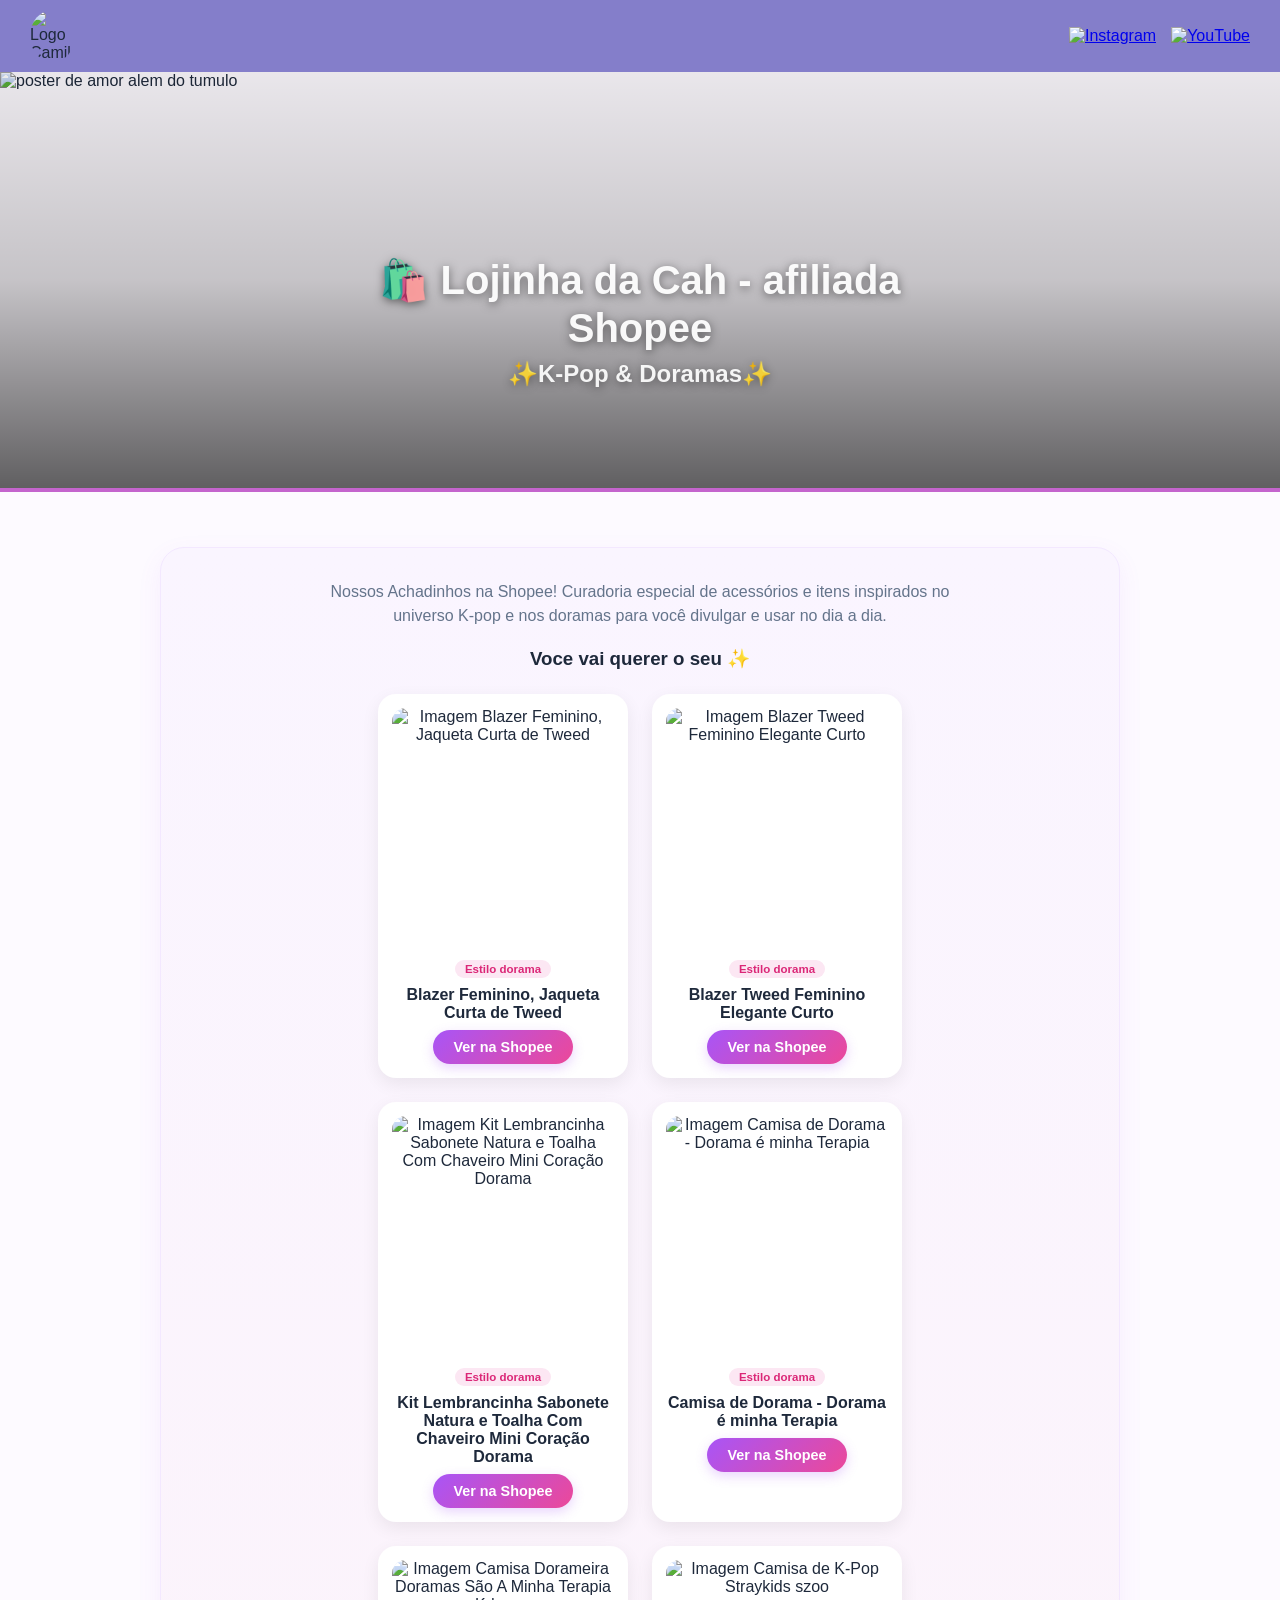
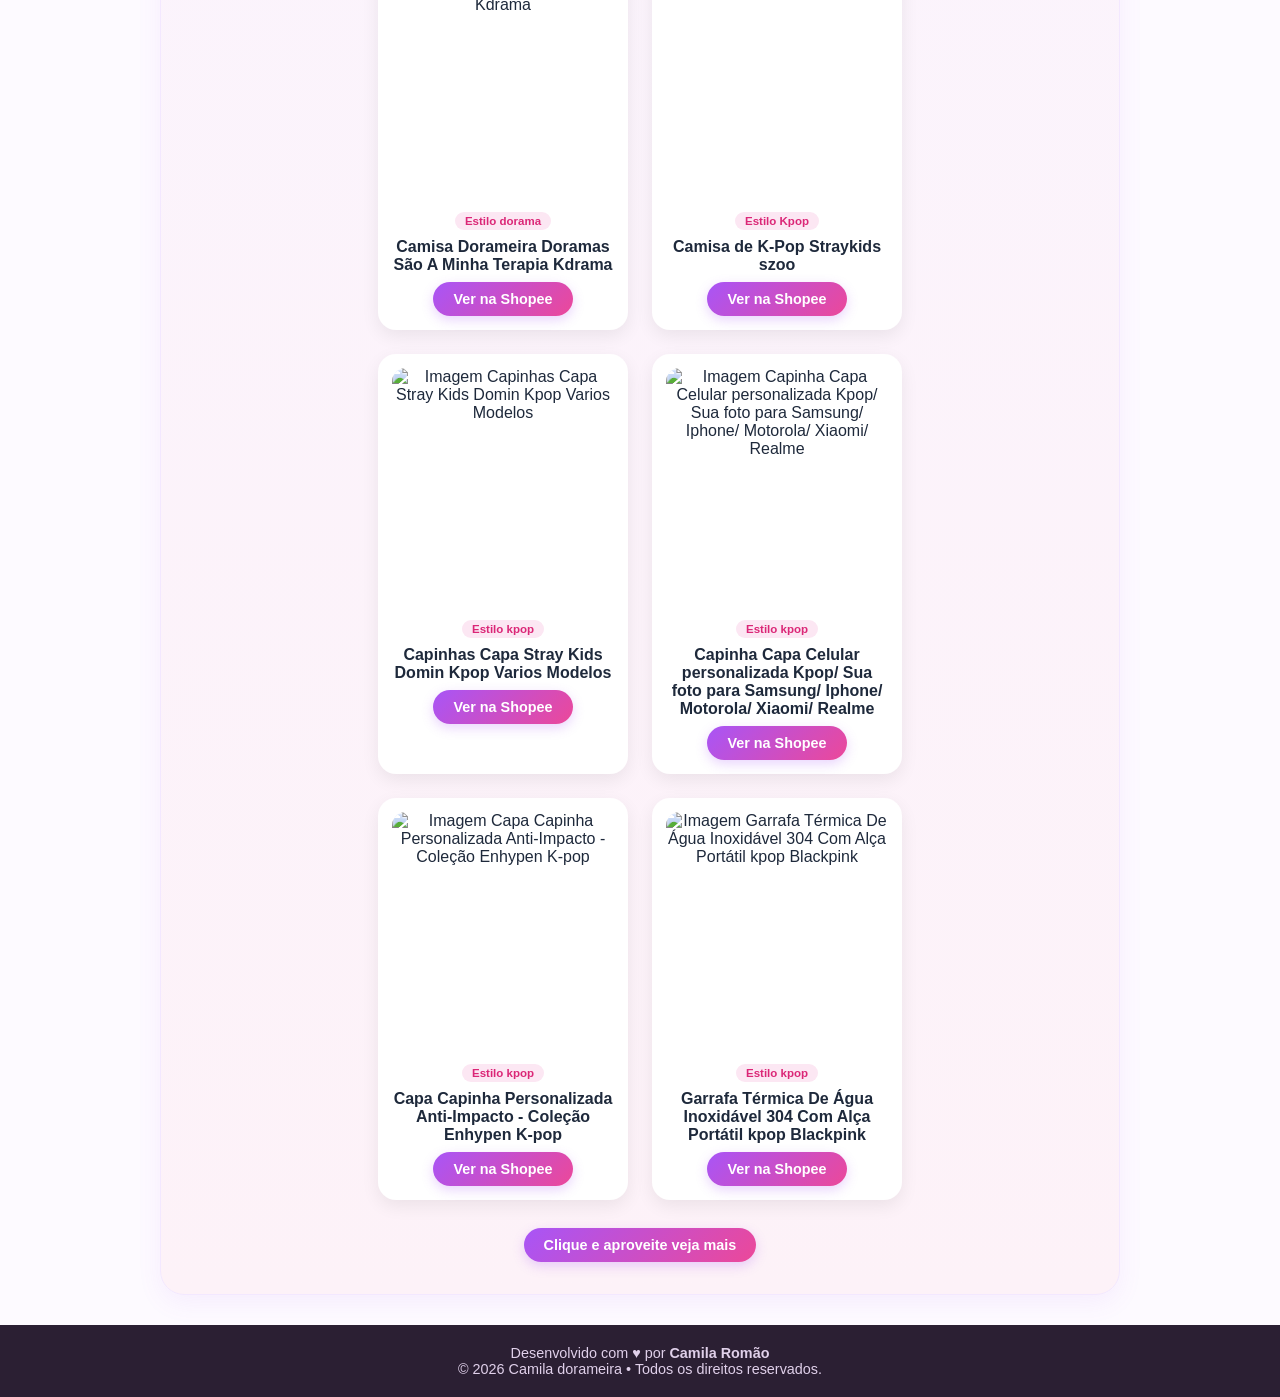
==== lojinha.html @ a568ed01 "Add files via upload" ====
<!DOCTYPE html>
<html lang="pt-BR">
<head>
    <meta charset="UTF-8">
    <meta name="viewport" content="width=device-width, initial-scale=1.0">
    <link rel="stylesheet" href="lojinha.css">
    <title>Lojinha-achadinhos</title>
</head>
<body>

     <!-- CABEÇALHO -->
    <header>
        <img src="assets/Cah-dorameira-logo.png" alt="Logo CamilaFlix" class="logotipo">

        <div class="redes-sociais">
            <a href="https://www.instagram.com/camiladorameiraa/" target="_blank" rel="noopener noreferrer">
                <img src="assets/instagram.png" alt="Instagram">
            </a>
            <a href="https://www.youtube.com/@Camiladorameira" target="_blank" rel="noopener noreferrer">
                <img src="assets/youtube.png" alt="YouTube">
            </a>
        </div>
    </header>

    <div id="sakura-container"></div>

    <!-- BANNER DO TOPO -->
    <section class="banner">
        <div class="conteudo-banner">
            <img src="assets/banner-lojinha.png" alt="poster de amor alem do tumulo">

            <div class="texto-banner">
                <h1>🛍️ Lojinha da Cah - afiliada Shopee 
                   </h1>
                   <h2><strong>✨K-Pop &amp; Doramas✨</strong></h2>
            </div>
        </div>
    </section>

     <!-- LOJINHA / ACHADINHOS KPOP & DORAMAS -->
    <section class="achadinhos">
        <div class="achadinhos-titulo">
            <p>
                Nossos Achadinhos na Shopee! Curadoria especial de acessórios e itens inspirados no universo K-pop e nos doramas para você divulgar e usar no dia a dia.
            </p>

            <div>
                <h3>Voce vai querer o seu ✨</h3>
            </div>

             
            <div class="achadinhos-grid" id="itens">
        
                 <img class="img-produto">

        <div class="item-achadinho-info">
            
        </div>

            </div>

            <a
                class="botao-loja-completa"
                href="https://br.pinterest.com/Camilaachadinhoos/doramas-e-kpop/"
                target="_blank"
                rel="noopener noreferrer"
            >
                Clique e aproveite veja mais
            </a>
        </div>
    </section>

     <!-- RODAPÉ -->
    <footer>
        <p>Desenvolvido com <span class="coracao">♥</span> por <strong>Camila Romão</strong></p>
        <p>&copy; 2026 Camila dorameira • Todos os direitos reservados.</p>
    </footer>

    <script src="lojinha.js" defer></script>
</body>
</html>
---- lojinha.css ----
* {
    margin: 0;
    padding: 0;
    box-sizing: border-box;
    font-family: "Poppins", sans-serif;
}

body {
    background-color: #fdfaff;
    color: #1e293b;
}

/* ============================================== */
/* 2. CABEÇALHO E NAVEGAÇÃO                       */
/* ============================================== */

header {
    display: flex;
    justify-content: space-between;
    align-items: center;
    padding: 10px 30px;
    background-color: rgba(118, 112, 197, 0.897);
    backdrop-filter: blur(5px);
    position: sticky;
    top: 0;
    z-index: 100;
}

nav {
    display: flex;
    justify-content: center;
    padding: 8px;
}

#form-busca {
    display: flex;
    align-items: center;
    gap: 8px;
}

button {
    background-color: rgb(215, 117, 228);
    color: aliceblue;
    border-radius: 5px;
    border: none;
    cursor: pointer;
}

.logotipo {
    width: 45px;
    height: auto;
    border-radius: 50%;
    transition: transform 0.3s ease;
    cursor: pointer;
}

.logotipo:hover {
    transform: scale(1.08);
}

.redes-sociais {
    display: flex;
    gap: 15px;
}

.redes-sociais img {
    width: 28px;
    height: auto;
    transition: transform 0.2s ease;
}

.redes-sociais img:hover {
    transform: scale(1.15);
}

/* ==== EFEITO ANIMAÇÕES DE SAKURA ===== */
#sakura-container {
    position: fixed;
    top: 0;
    left: 0;
    width: 100%;
    height: 100%;
    pointer-events: none;
    z-index: 9999;
    overflow: hidden;
}

.petal {
    position: absolute;
    top: -20px;
    background-color: #ffb7c5;
    border-radius: 15px 0 15px 0;
    opacity: 0.85;
    pointer-events: none;
    animation: fall linear forwards;
}

@keyframes fall {
    0% {
        transform: translateY(0) rotate(0deg) translateX(0);
        opacity: 0.9;
    }
    50% {
        transform: translateY(50vh) rotate(180deg) translateX(40px);
    }
    100% {
        transform: translateY(105vh) rotate(360deg) translateX(-20px);
        opacity: 0.1;
    }
}

/* ============================================== */
/* BANNER DO TOPO                                 */
/* ============================================== */

.banner {
    width: 100%;
    margin: 0;
    padding: 0;
}

.conteudo-banner {
    width: 100%;
    height: clamp(250px, 40vw, 420px);
    overflow: hidden;
    position: relative;
    border-bottom: 4px solid #c464cd;
}

.conteudo-banner img {
    width: 100%;
    height: 100%;
    display: block;
    object-fit: cover;
    object-position: center;
}

.conteudo-banner::after {
    content: "";
    position: absolute;
    inset: 0;
    background: linear-gradient(
        to bottom,
        rgba(0, 0, 0, 0.08),
        rgba(0, 0, 0, 0.22),
        rgba(0, 0, 0, 0.62)
    );
    pointer-events: none;
}

.texto-banner {
    position: absolute;
    left: 50%;
    top: 60%;
    transform: translate(-50%, -50%);
    width: calc(100% - 40px);
    max-width: 650px;
    margin: 0;
    padding: 0;
    text-align: center;
    color: rgba(255, 255, 255, 0.92);
    text-shadow: 0 2px 10px rgba(0, 0, 0, 0.45);
    z-index: 2;
}

.texto-banner h1 {
    margin: 0 0 8px;
    padding: 0;
    color: rgba(255, 255, 255, 0.95);
    font-size: clamp(1.5rem, 5vw, 2.5rem);
    font-weight: 700;
    line-height: 1.2;
    text-align: center;
    white-space: normal;
    text-shadow: 0 2px 10px rgba(0, 0, 0, 0.5);
}

.texto-banner p {
    margin: 0;
    padding: 0;
    color: rgba(255, 255, 255, 0.85);
    font-size: clamp(0.8rem, 2.5vw, 1rem);
    line-height: 1.5;
    text-align: center;
}

/* ==================== SEÇÃO ACHADINHOS / LOJINHA ==================== */

.achadinhos {
    width: 100%;
    margin: 55px 0 30px;
    padding: 0 15px;
}

.achadinhos-titulo {
    max-width: 960px;
    margin: 0 auto;
    display: flex;
    flex-direction: column;
    align-items: center;
    justify-content: center;
    text-align: center;
    padding: 32px 24px;
    background: linear-gradient(180deg, #faf5ff 0%, #fdf2f8 100%);
    border: 1px solid #f3e8ff;
    border-radius: 24px;
    box-shadow: 0 8px 24px rgba(168, 85, 247, 0.08);
}

.selo-lojinha {
    display: inline-block;
    background-color: #ffffff;
    color: #9333ea;
    border: 1px solid #e9d5ff;
    padding: 5px 14px;
    border-radius: 999px;
    font-size: 0.8rem;
    font-weight: 600;
    margin-bottom: 12px;
}

.achadinhos-titulo h2 {
    color: #1e293b;
    margin-bottom: 8px;
    font-size: clamp(1.3rem, 3vw, 1.8rem);
}

.achadinhos-titulo > p {
    color: #64748b;
    max-width: 620px;
    margin-bottom: 20px;
    line-height: 1.5;
}

.achadinhos-grid {
    display: grid;
    grid-template-columns: repeat(2, minmax(0, 250px));
    justify-content: center;
    gap: 24px;
    width: 100%;
    margin-bottom: 28px;
}

.item-achadinho {
    background-color: #ffffff;
    border-radius: 18px;
    padding: 14px;
    box-shadow: 0 6px 18px rgba(0, 0, 0, 0.07);
    display: flex;
    flex-direction: column;
    align-items: center;
    transition: transform 0.3s ease, box-shadow 0.3s ease;
}

.item-achadinho:hover {
    transform: translateY(-5px) scale(1.02);
    box-shadow: 0 10px 25px rgba(168, 85, 247, 0.2);
}

.item-achadinho img {
    width: 100%;
    height: 240px;
    object-fit: cover;
    border-radius: 14px;
    margin-bottom: 12px;
}

.item-achadinho-info {
    display: flex;
    flex-direction: column;
    align-items: center;
    gap: 8px;
}

.badge-item {
    font-size: 0.72rem;
    font-weight: 600;
    color: #db2777;
    background-color: #fce7f3;
    padding: 3px 10px;
    border-radius: 999px;
}

.item-achadinho-info h3 {
    font-size: 1rem;
    color: #1e293b;
}

.item-achadinho-info a,
.botao-loja-completa {
    display: inline-flex;
    align-items: center;
    justify-content: center;
    gap: 6px;
    background: linear-gradient(135deg, #a855f7, #ec4899);
    color: #ffffff;
    font-weight: 600;
    font-size: 0.9rem;
    padding: 9px 20px;
    border-radius: 20px;
    text-decoration: none;
    box-shadow: 0 4px 12px rgba(168, 85, 247, 0.25);
    transition: transform 0.3s ease, box-shadow 0.3s ease;
}

.item-achadinho-info a:hover,
.botao-loja-completa:hover {
    transform: translateY(-2px) scale(1.05);
    box-shadow: 0 6px 18px rgba(168, 85, 247, 0.4);
}

/* =========================================================
   TABLET & CELULAR
========================================================= */

@media (max-width: 768px) {
    header {
        padding: 8px 15px;
    }

    .logotipo {
        width: 40px;
    }

    .redes-sociais {
        gap: 8px;
    }

    .redes-sociais img {
        width: 24px;
    }

    .conteudo-banner {
        height: 240px;
    }

    .texto-banner {
        top: 62%;
        width: calc(100% - 30px);
    }

    .texto-banner h1 {
        font-size: 1.45rem;
    }

    .texto-banner p {
        font-size: 0.75rem;
    }

    .achadinhos-grid {
        grid-template-columns: repeat(2, minmax(0, 1fr));
        gap: 12px;
    }

    .item-achadinho img {
        height: 185px;
    }
}

/* ============================================== */
/* 8. RODAPÉ                                      */
/* ============================================== */
footer {
    text-align: center;
    padding: 20px;
    background-color: #2b1f33;
    color: #e0d0ea;
    font-size: 0.9rem;
}
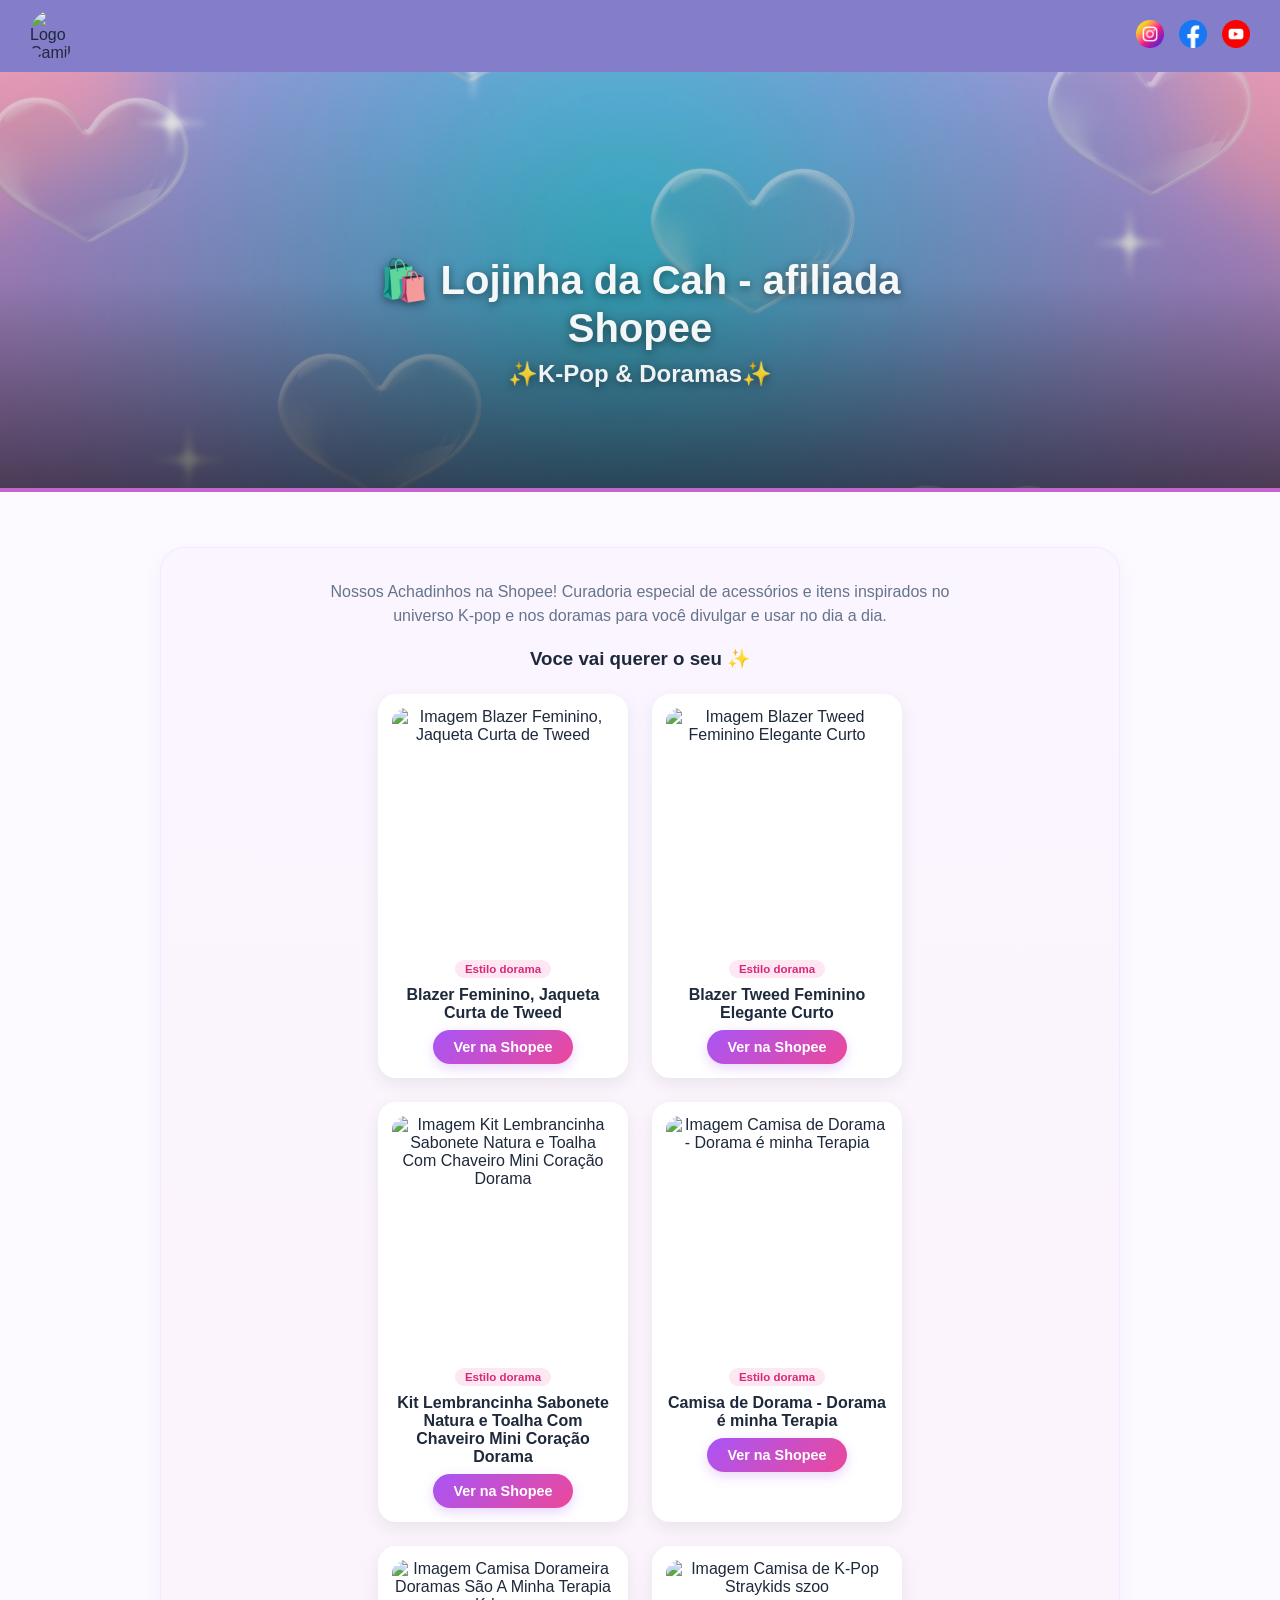
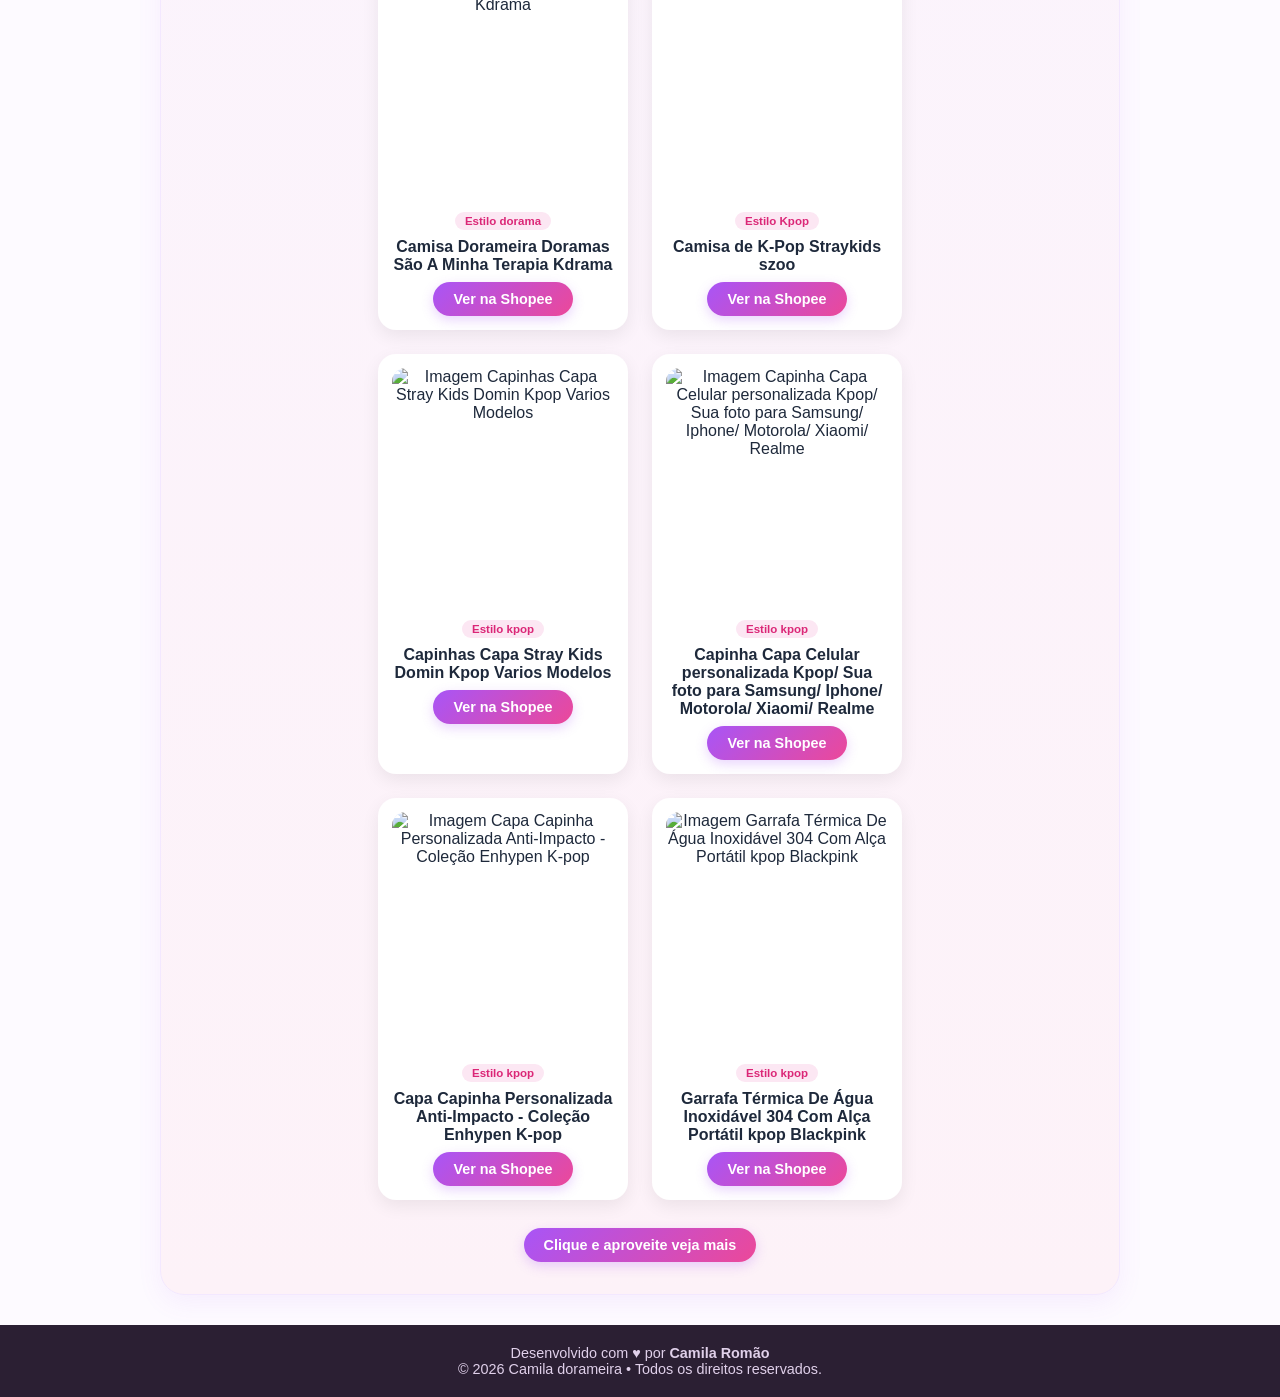
==== commit 275ff3a4: "Add files via upload" ====
--- a/lojinha.html
+++ b/lojinha.html
@@ -14,11 +14,18 @@
 
         <div class="redes-sociais">
             <a href="https://www.instagram.com/camiladorameiraa/" target="_blank" rel="noopener noreferrer">
-                <img src="assets/instagram.png" alt="Instagram">
+                <img src="assets/instagram.png" alt="icone do Instagram">
             </a>
-            <a href="https://www.youtube.com/@Camiladorameira" target="_blank" rel="noopener noreferrer">
-                <img src="assets/youtube.png" alt="YouTube">
+
+             </a>
+            <a href="https://www.facebook.com/profile.php?id=61572568697066&locale=pt_BR" target="_blank" rel="noopener noreferrer">
+                <img src="assets/facebook.png" alt="iconde do facebook">
             </a>
+
+             <a href="https://www.youtube.com/@Camiladorameira" target="_blank" rel="noopener noreferrer">
+                <img src="assets/youtube.png" alt="icone do YouTube">
+            </a>
+
         </div>
     </header>
 
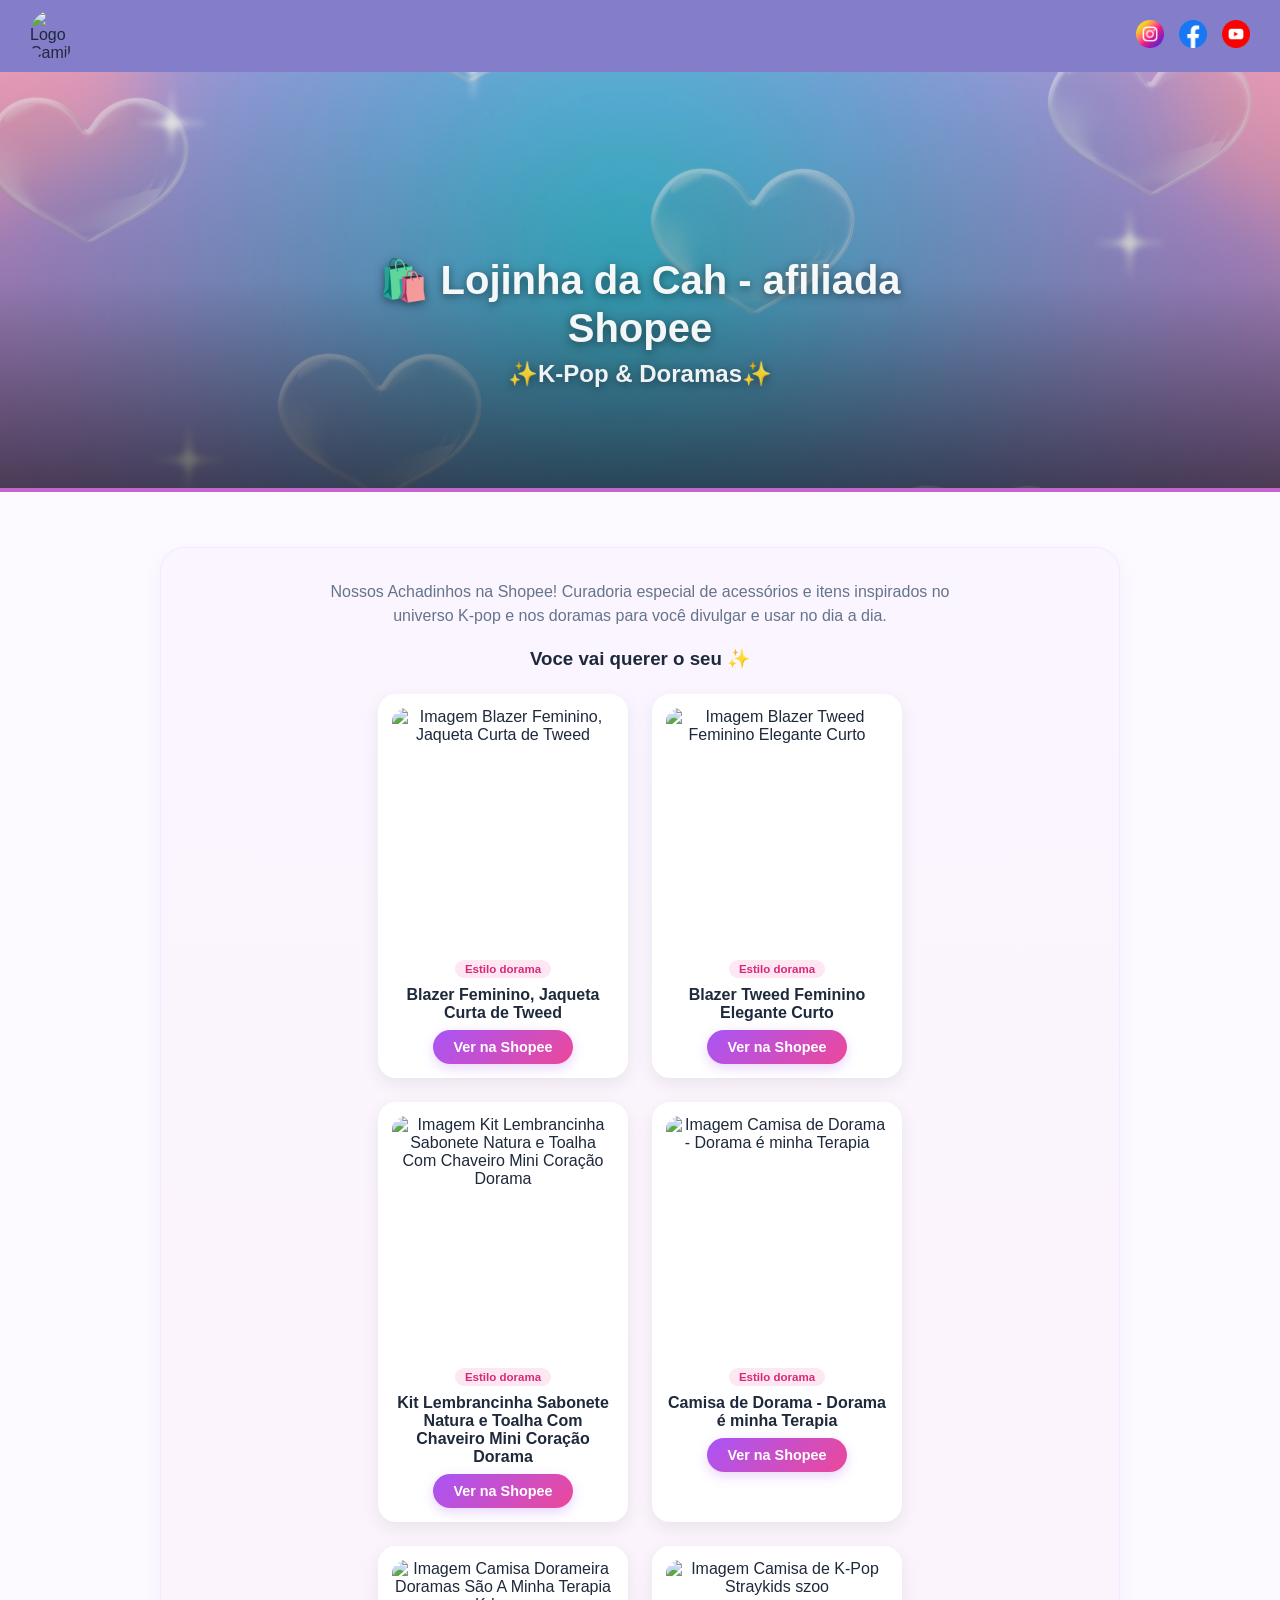
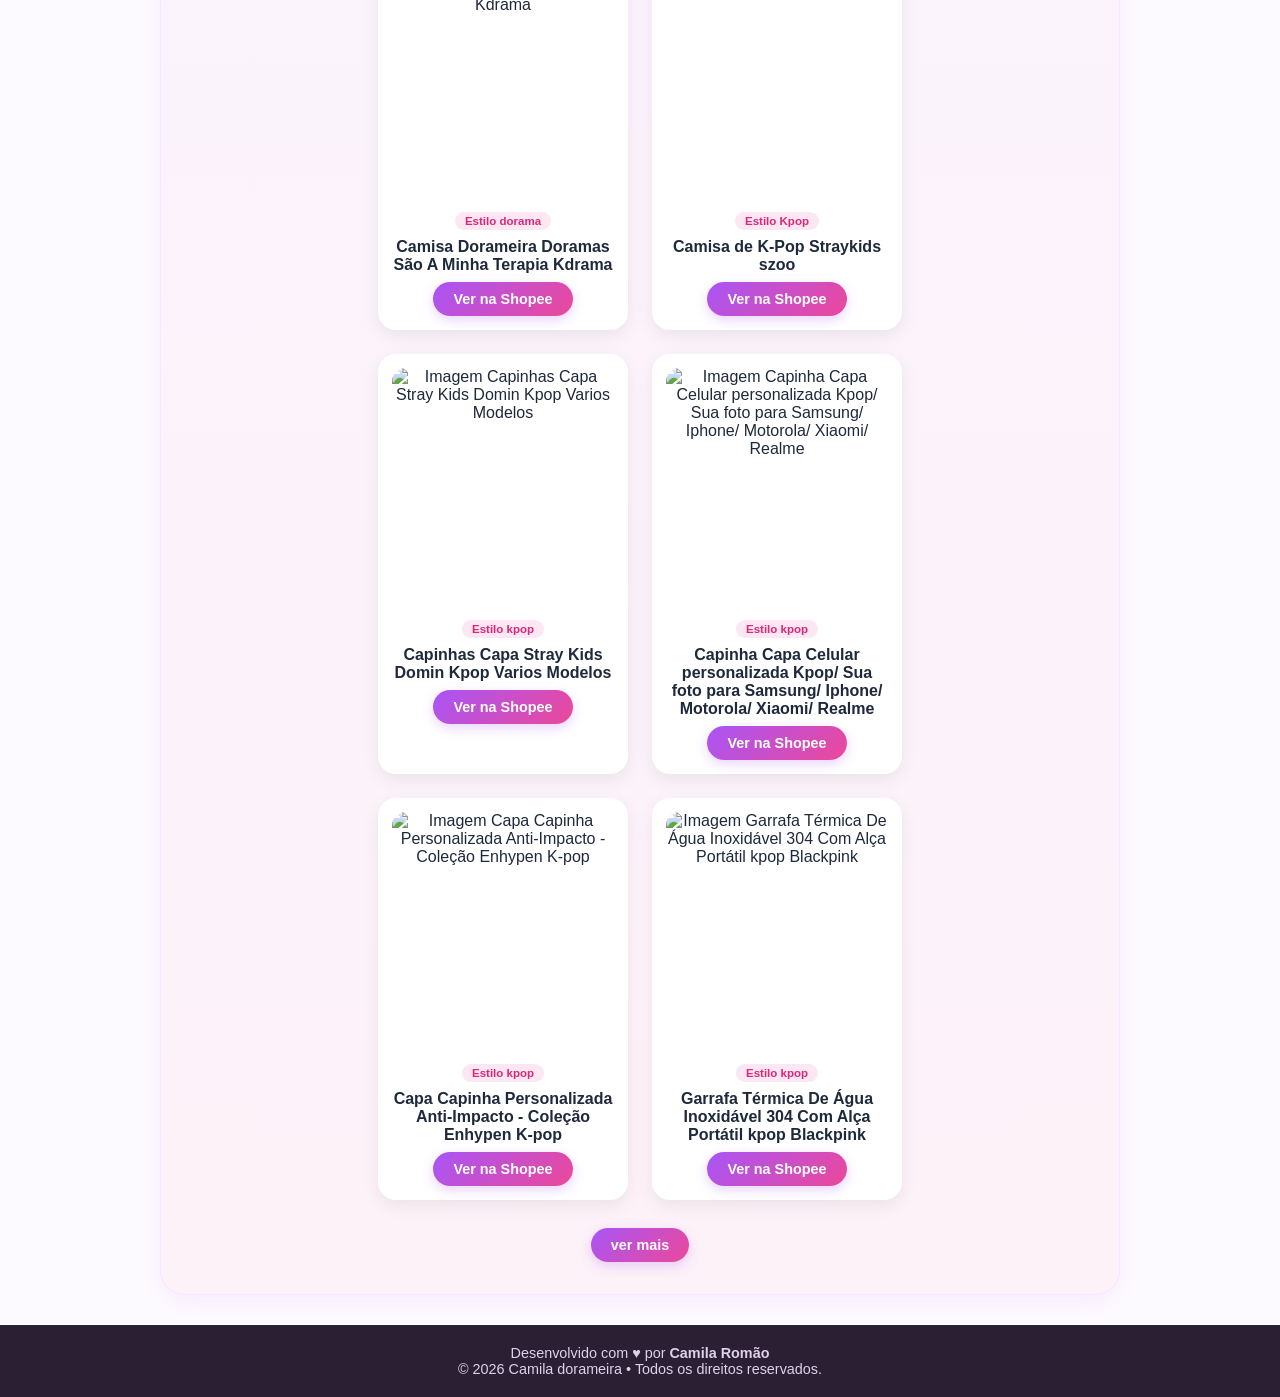
==== commit a26e5148: "Add files via upload" ====
--- a/lojinha.html
+++ b/lojinha.html
@@ -72,7 +72,7 @@
                 target="_blank"
                 rel="noopener noreferrer"
             >
-                Clique e aproveite veja mais
+                ver mais
             </a>
         </div>
     </section>
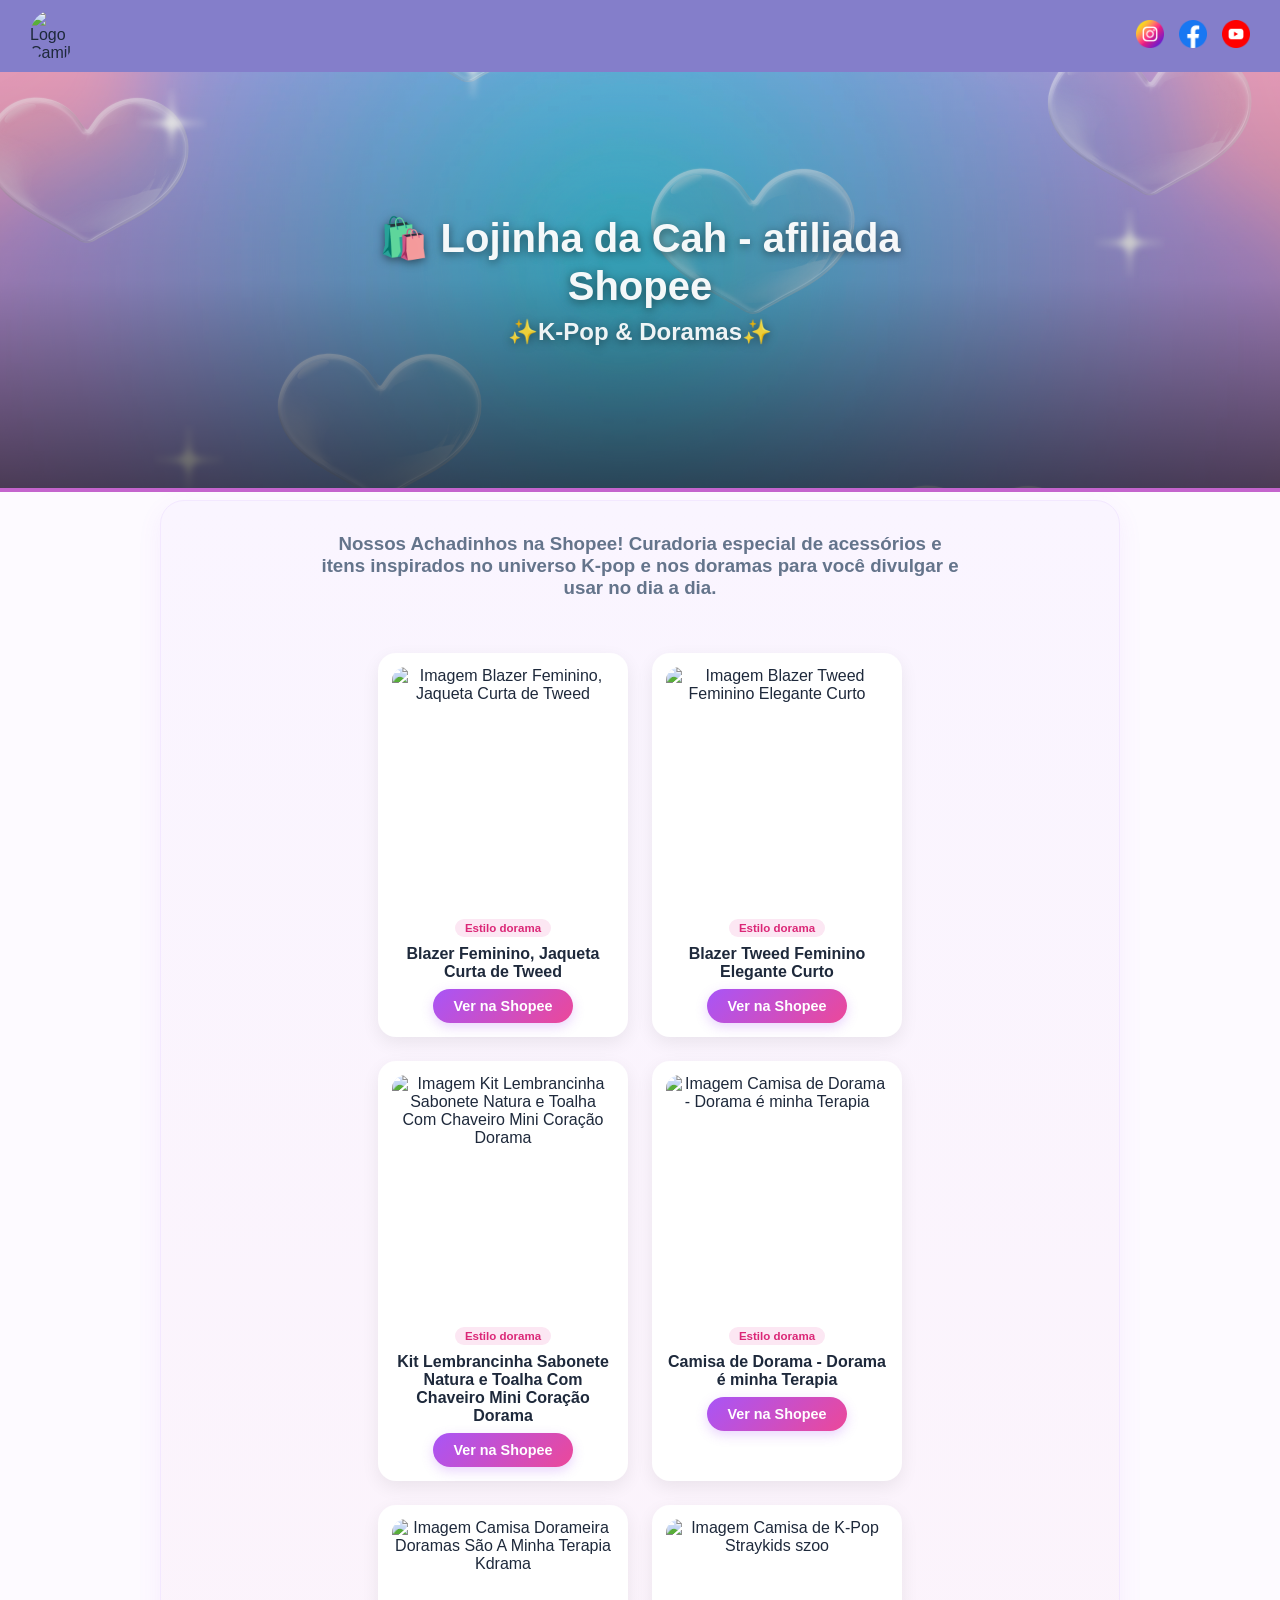
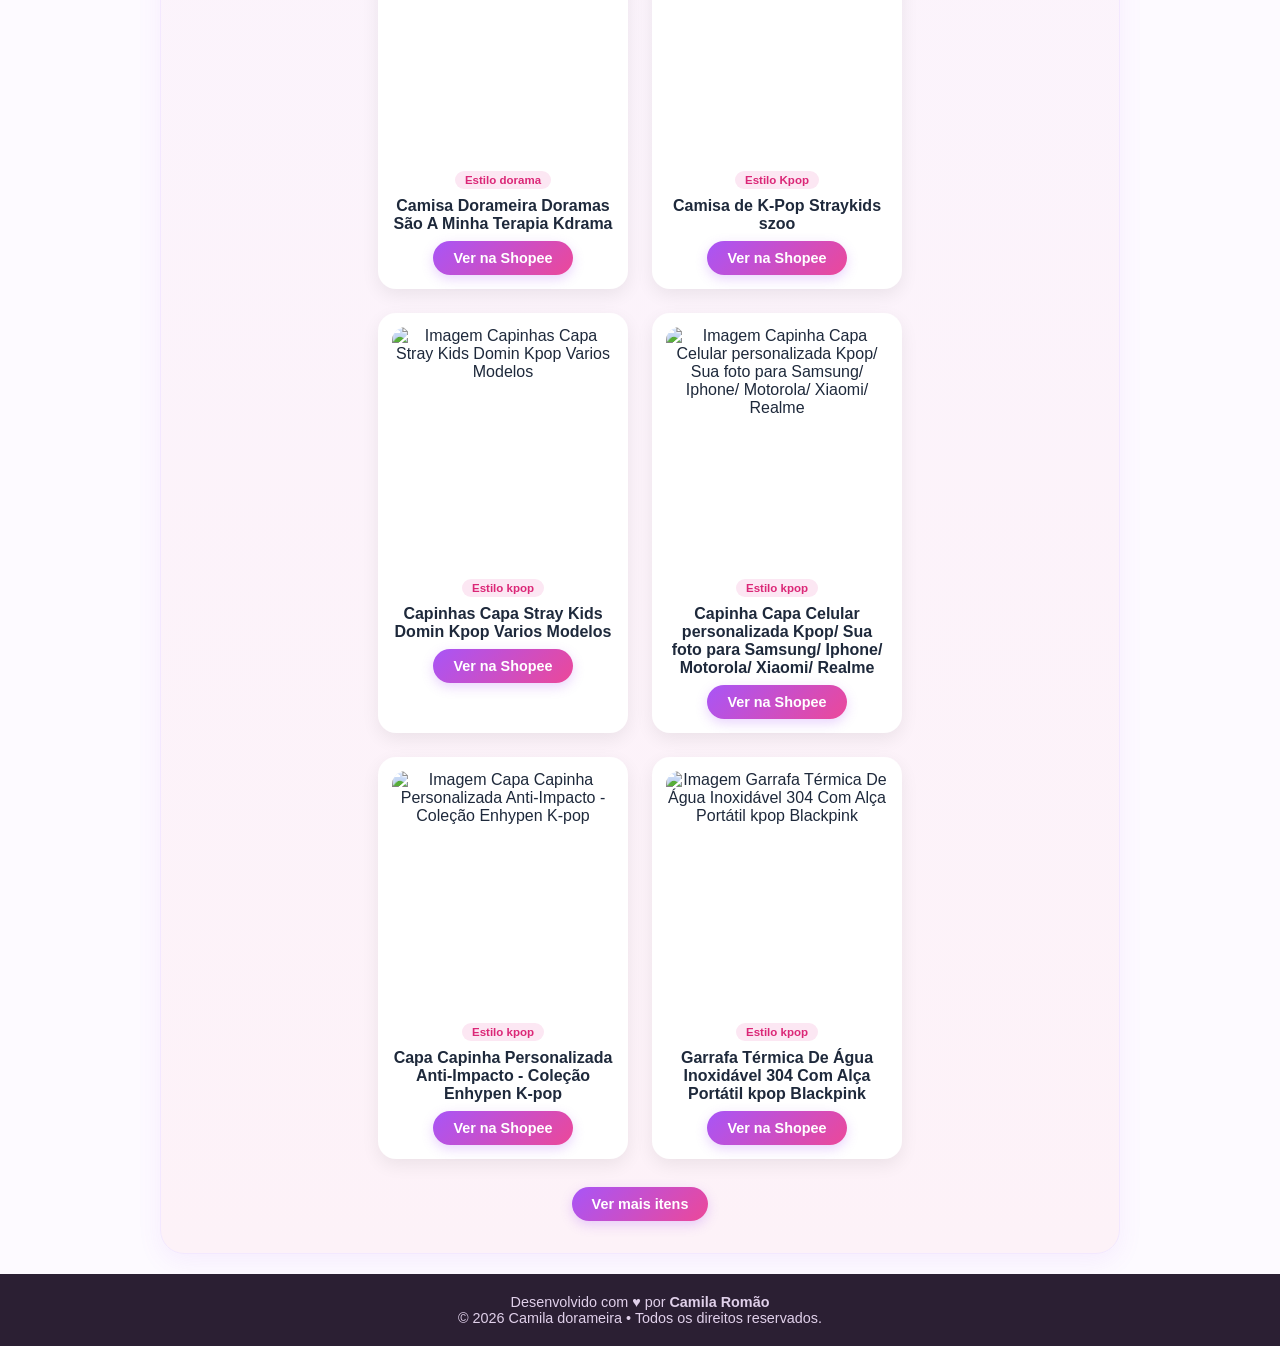
==== commit 27c175fa: "Add files via upload" ====
--- a/lojinha.html
+++ b/lojinha.html
@@ -47,15 +47,10 @@
      <!-- LOJINHA / ACHADINHOS KPOP & DORAMAS -->
     <section class="achadinhos">
         <div class="achadinhos-titulo">
-            <p>
+            <h3>
                 Nossos Achadinhos na Shopee! Curadoria especial de acessórios e itens inspirados no universo K-pop e nos doramas para você divulgar e usar no dia a dia.
-            </p>
-
-            <div>
-                <h3>Voce vai querer o seu ✨</h3>
-            </div>
-
-             
+            </h3>
+   
             <div class="achadinhos-grid" id="itens">
         
                  <img class="img-produto">
@@ -72,7 +67,7 @@
                 target="_blank"
                 rel="noopener noreferrer"
             >
-                ver mais
+                Ver mais itens
             </a>
         </div>
     </section>
--- a/lojinha.css
+++ b/lojinha.css
@@ -151,7 +151,7 @@
 .texto-banner {
     position: absolute;
     left: 50%;
-    top: 60%;
+    top: 50%;
     transform: translate(-50%, -50%);
     width: calc(100% - 40px);
     max-width: 650px;
@@ -188,8 +188,8 @@
 
 .achadinhos {
     width: 100%;
-    margin: 55px 0 30px;
-    padding: 0 15px;
+    margin: 8px 0 20px;
+    padding: 0 5px;
 }
 
 .achadinhos-titulo {
@@ -219,17 +219,10 @@
     margin-bottom: 12px;
 }
 
-.achadinhos-titulo h2 {
-    color: #1e293b;
-    margin-bottom: 8px;
-    font-size: clamp(1.3rem, 3vw, 1.8rem);
-}
-
-.achadinhos-titulo > p {
+.achadinhos-titulo > h3 {
     color: #64748b;
-    max-width: 620px;
-    margin-bottom: 20px;
-    line-height: 1.5;
+    max-width: 650px;
+    margin-bottom: 30px;
 }
 
 .achadinhos-grid {
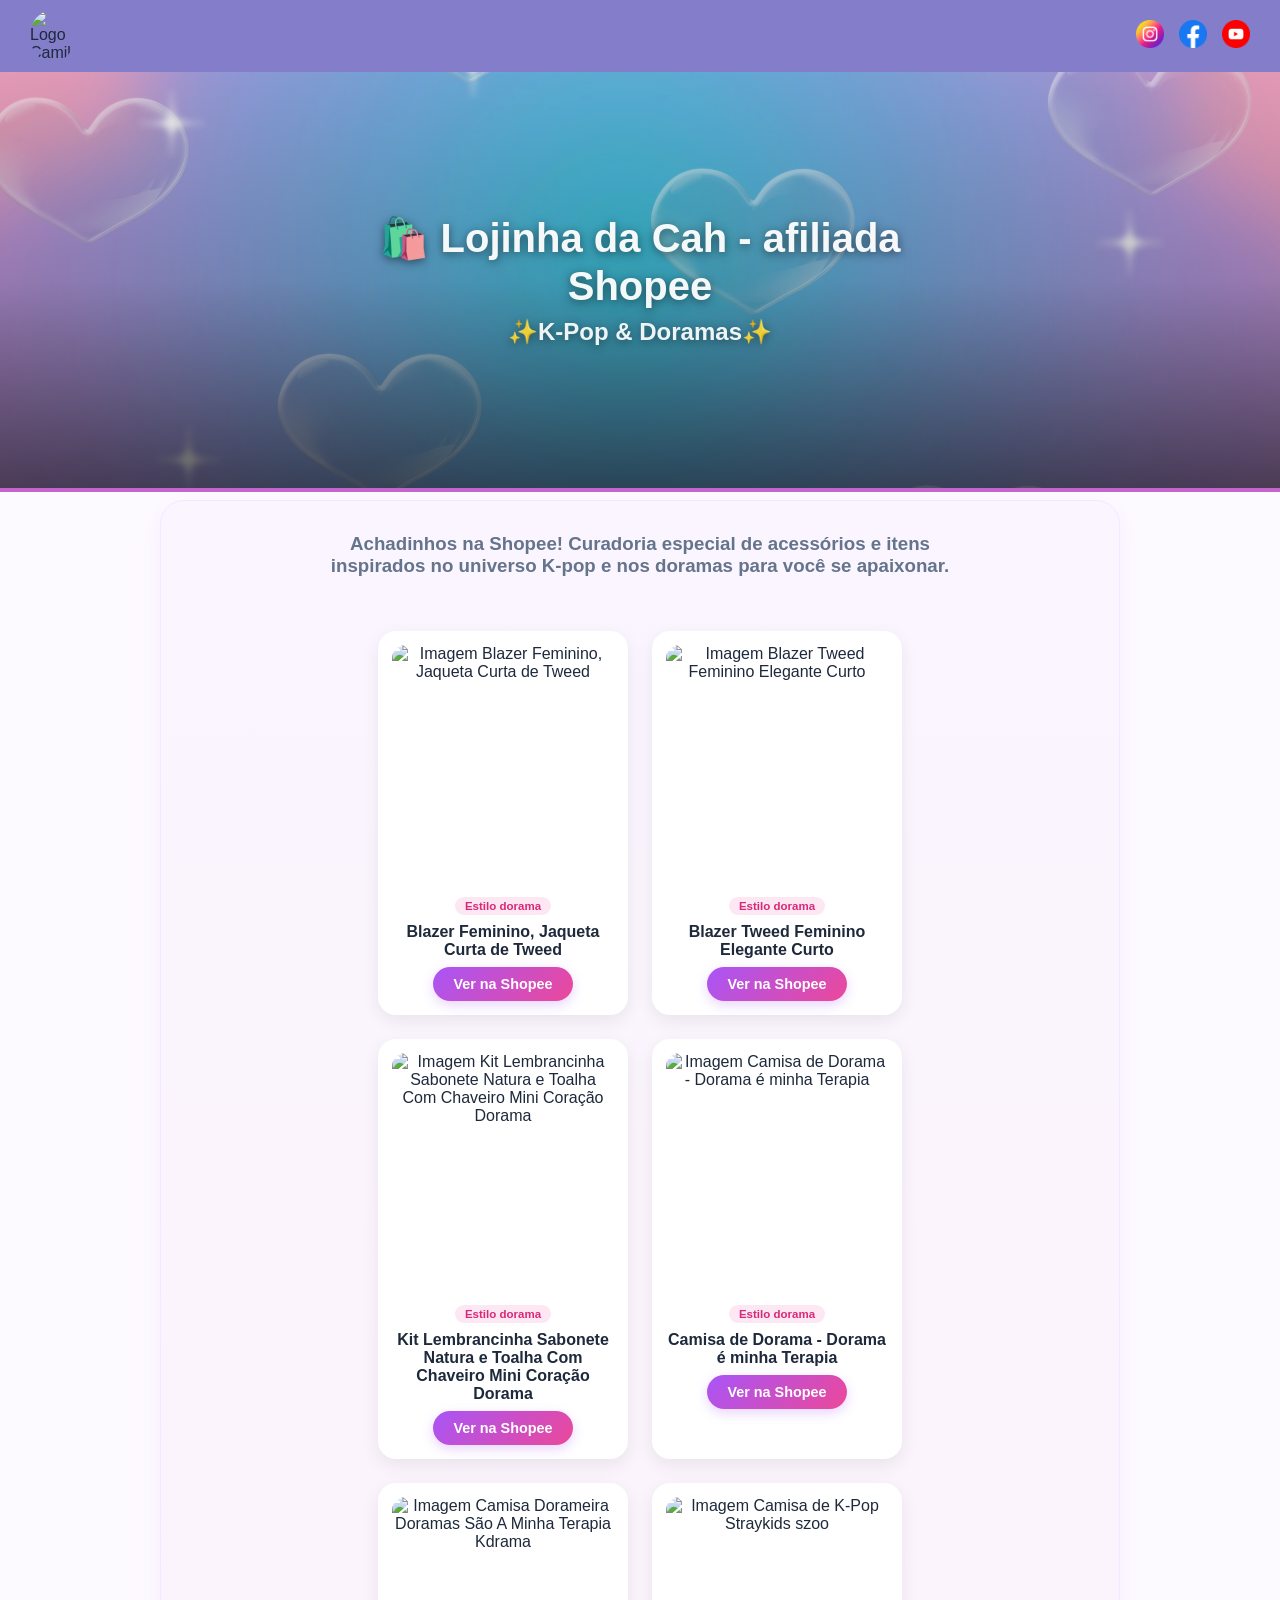
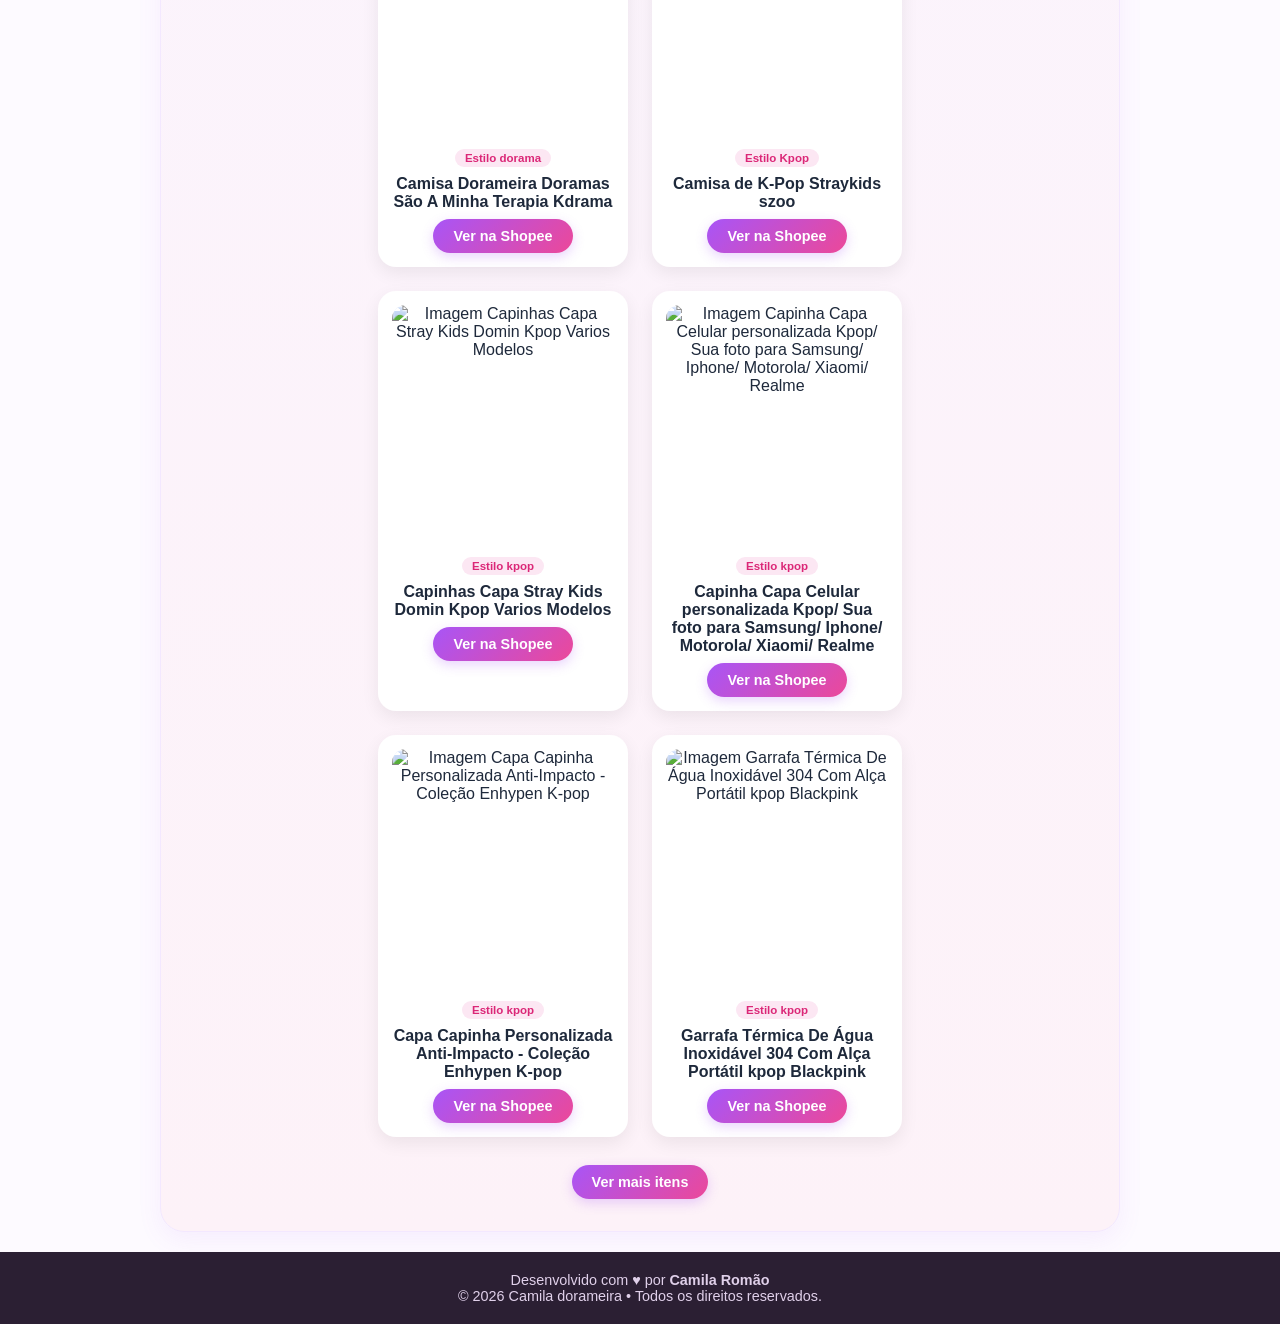
==== commit d11c5aaf: "Update lojinha.html" ====
--- a/lojinha.html
+++ b/lojinha.html
@@ -48,7 +48,7 @@
     <section class="achadinhos">
         <div class="achadinhos-titulo">
             <h3>
-                Nossos Achadinhos na Shopee! Curadoria especial de acessórios e itens inspirados no universo K-pop e nos doramas para você divulgar e usar no dia a dia.
+                Achadinhos na Shopee! Curadoria especial de acessórios e itens inspirados no universo K-pop e nos doramas para você se apaixonar.
             </h3>
    
             <div class="achadinhos-grid" id="itens">
@@ -80,4 +80,4 @@
 
     <script src="lojinha.js" defer></script>
 </body>
-</html>+</html>
